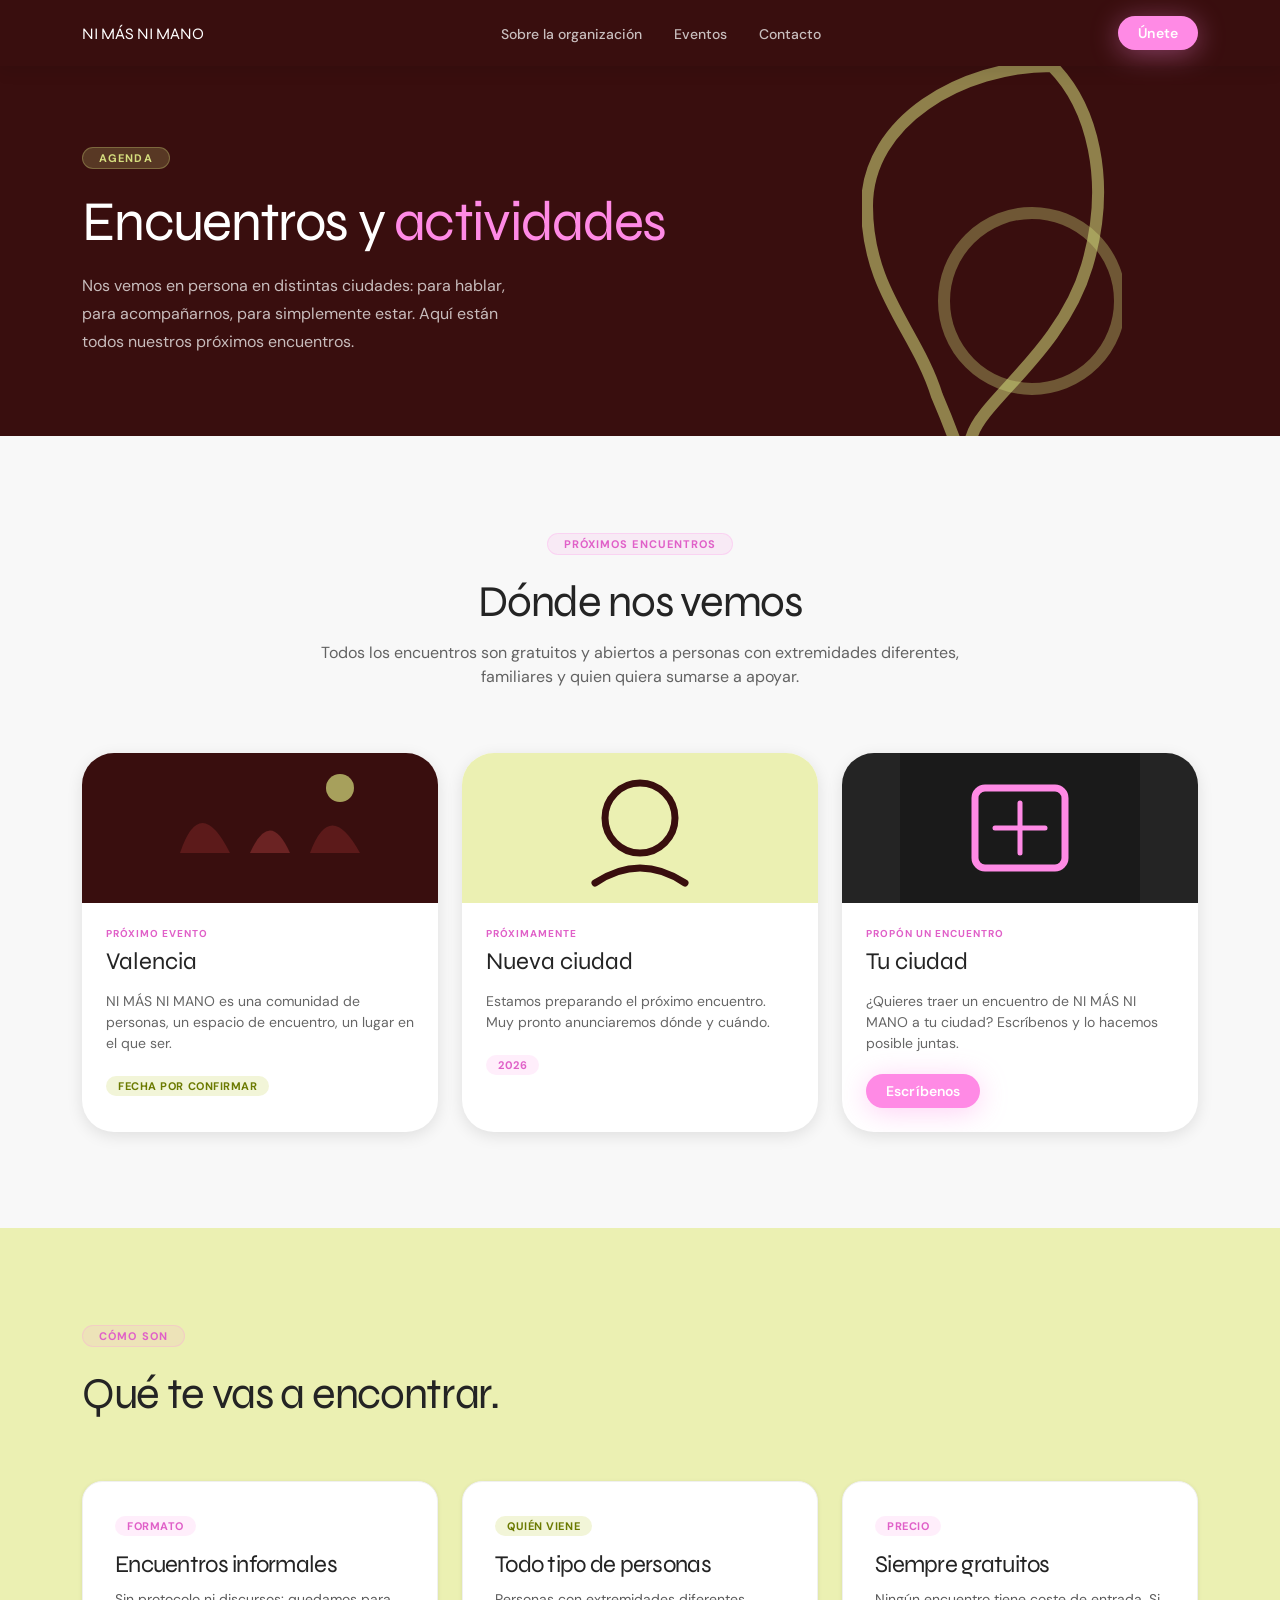
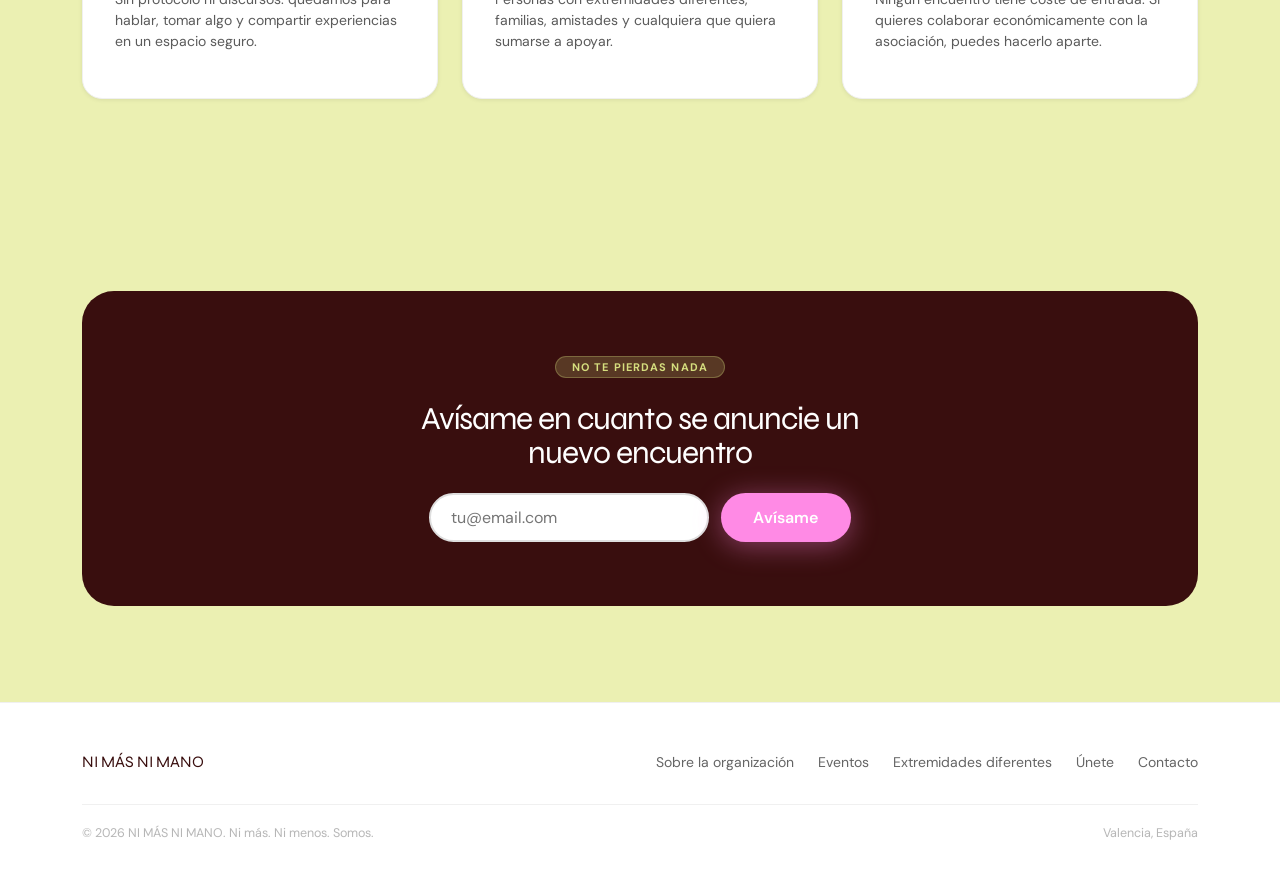
==== eventos.html @ 74a3fcd8 "Primer commit: sitio web ni-mas-ni-mano Co-Authored-By: Claude Sonnet 5 <noreply@anthropic.com>" ====
<!DOCTYPE html>
<html lang="es">
<head>
<meta charset="UTF-8">
<meta name="viewport" content="width=device-width, initial-scale=1.0">
<title>Eventos — NI MÁS NI MANO</title>
<link rel="preconnect" href="https://fonts.googleapis.com">
<link rel="preconnect" href="https://fonts.gstatic.com" crossorigin>
<link href="https://fonts.googleapis.com/css2?family=DM+Sans:ital,opsz,wght@0,9..40,300;0,9..40,400;0,9..40,500;0,9..40,600;0,9..40,700;1,9..40,400&family=Syne:wght@400;700;800&display=swap" rel="stylesheet">
<style>
  /* ============================================================
     DESIGN TOKENS — NI MÁS NI MANO v2.0 (sistema oficial)
  ============================================================ */
  :root {
    --color-rosa:     #FF8AE5;
    --color-negro:    #242424;
    --color-blanco:   #F8F8F8;
    --color-granate:  #390E0E;
    --color-verde:    #D5DE7E;

    --color-rosa-light:    #FFD4F7;
    --color-rosa-dark:     #E060C8;
    --color-verde-light:   #EBF0B2;
    --color-verde-dark:    #B0BB4A;
    --color-granate-light: #5C1A1A;
    --color-granate-dark:  #210808;
    --color-negro-soft:    #3A3A3A;
    --color-gris-100:      #F0F0F0;
    --color-gris-200:      #DEDEDE;
    --color-gris-400:      #A0A0A0;

    --font-display: 'Syne', sans-serif;
    --font-body:    'DM Sans', sans-serif;

    --size-xs:   0.75rem;
    --size-sm:   0.875rem;
    --size-md:   1rem;
    --size-lg:   1.25rem;
    --size-xl:   1.5rem;
    --size-2xl:  2rem;
    --size-3xl:  2.75rem;
    --size-4xl:  3.5rem;
    --size-5xl:  4.75rem;

    --weight-regular:  400;
    --weight-medium:   500;
    --weight-semibold: 600;
    --weight-bold:     700;
    --weight-extrabold: 800;

    --lh-tight:  1.05;
    --lh-snug:   1.2;
    --lh-normal: 1.5;
    --lh-loose:  1.75;

    --ls-tight:  -0.03em;
    --ls-normal:  0;
    --ls-wide:    0.05em;
    --ls-wider:   0.1em;

    --sp-1:  0.25rem;  --sp-2:  0.5rem;   --sp-3:  0.75rem;  --sp-4:  1rem;
    --sp-5:  1.25rem;  --sp-6:  1.5rem;   --sp-8:  2rem;     --sp-10: 2.5rem;
    --sp-12: 3rem;     --sp-16: 4rem;     --sp-20: 5rem;     --sp-24: 6rem;

    --r-sm:   0.375rem; --r-md:   0.75rem; --r-lg:   1.25rem; --r-xl:   2rem; --r-full: 9999px;

    --shadow-sm:    0 1px 4px rgba(0,0,0,0.08);
    --shadow-md:    0 4px 16px rgba(0,0,0,0.10);
    --shadow-lg:    0 12px 40px rgba(0,0,0,0.14);
    --shadow-rosa:  0 4px 28px rgba(255,138,229,0.40);
    --shadow-verde: 0 4px 28px rgba(213,222,126,0.35);

    --t-fast:   150ms ease;
    --t-normal: 250ms ease;
    --t-slow:   400ms cubic-bezier(0.4, 0, 0.2, 1);
  }

  *, *::before, *::after { box-sizing: border-box; }
  html { scroll-behavior: smooth; }
  @media (prefers-reduced-motion: reduce){ html{scroll-behavior:auto;} *{animation:none !important; transition:none !important;} }
  body {
    margin:0;
    font-family: var(--font-body);
    background: var(--color-blanco);
    color: var(--color-negro);
    -webkit-font-smoothing: antialiased;
  }
  a { color:inherit; text-decoration:none; }
  p { line-height: var(--lh-normal); }
  .wrap{ max-width:1180px; margin:0 auto; padding:0 var(--sp-8); }
  section{ padding: var(--sp-24) 0; }

  h1,h2,h3,h4{ font-family: var(--font-display); font-weight:var(--weight-regular); letter-spacing:var(--ls-tight); line-height:var(--lh-tight); margin:0; color:var(--color-negro); }
  .pink{ color:var(--color-rosa); }
  .verde{ color:var(--color-verde); }

  /* ---------- eyebrow / badge ---------- */
  .eyebrow{
    display:inline-flex; font-size:11px; font-weight:var(--weight-bold);
    letter-spacing:var(--ls-wider); text-transform:uppercase;
    background: rgba(255,138,229,0.12); color: var(--color-rosa-dark);
    border:1px solid rgba(255,138,229,0.25);
    padding:3px var(--sp-4); border-radius:var(--r-full); margin-bottom:var(--sp-6);
  }
  .eyebrow-light{ background:rgba(213,222,126,0.2); color:var(--color-verde); border-color:rgba(213,222,126,0.3); }
  .badge{
    display:inline-flex; align-items:center; font-size:11px; font-weight:var(--weight-bold);
    letter-spacing:var(--ls-wide); text-transform:uppercase; border-radius:var(--r-full); padding:3px var(--sp-3);
  }
  .badge-rosa{ background:rgba(255,138,229,0.15); color:var(--color-rosa-dark); }
  .badge-verde{ background:rgba(213,222,126,0.30); color:#6b7a00; }

  /* ---------- buttons ---------- */
  .btn{
    display:inline-flex; align-items:center; justify-content:center; gap:var(--sp-2);
    font-family:var(--font-body); font-weight:var(--weight-semibold); cursor:pointer;
    border:none; outline:none; white-space:nowrap; letter-spacing:.01em;
    transition:transform var(--t-fast), box-shadow var(--t-fast), background var(--t-fast), color var(--t-fast);
  }
  .btn:hover{ transform:translateY(-2px); }
  .btn:focus-visible{ outline:3px solid var(--color-granate); outline-offset:3px; }
  .btn-sm{ font-size:var(--size-sm); padding:var(--sp-2) var(--sp-5); border-radius:var(--r-full); }
  .btn-md{ font-size:var(--size-md); padding:var(--sp-3) var(--sp-8); border-radius:var(--r-full); }
  .btn-lg{ font-size:var(--size-lg); padding:var(--sp-4) var(--sp-10); border-radius:var(--r-full); }
  .btn-rosa{ background:var(--color-rosa); color:#fff; box-shadow:var(--shadow-rosa); }
  .btn-rosa:hover{ background:var(--color-rosa-dark); box-shadow:0 6px 36px rgba(255,138,229,.55); }
  .btn-verde{ background:var(--color-verde); color:var(--color-negro); box-shadow:var(--shadow-verde); }
  .btn-verde:hover{ background:var(--color-verde-dark); }
  .btn-outline{ background:transparent; color:var(--color-negro); border:2px solid var(--color-negro); }
  .btn-outline:hover{ background:var(--color-negro); color:#fff; }
  .btn-outline-rosa{ background:transparent; color:var(--color-rosa-dark); border:2px solid var(--color-rosa); }
  .btn-outline-rosa:hover{ background:var(--color-rosa); color:#fff; }
  .btn-outline-light{ background:transparent; color:#fff; border:2px solid #fff; }
  .btn-outline-light:hover{ background:#fff; color:var(--color-negro); }

  /* ---------- navbar ---------- */
  header{ position:sticky; top:0; z-index:100; background: var(--color-granate); box-shadow: var(--shadow-md); }
  .navbar{
    display:flex; align-items:center; justify-content:space-between;
    max-width:1180px; margin:0 auto;
    padding: var(--sp-4) var(--sp-8);
    color:#fff;
  }
  .navbar-logo{ display:flex; align-items:center; gap:var(--sp-3); font-family:var(--font-display); font-size:var(--size-md); }
  .logo-ring{
    width:38px; height:38px; border-radius:50%; border:2px solid var(--color-rosa);
    display:flex; align-items:center; justify-content:center; text-align:center;
    font-size:8.5px; font-weight:800; font-family:var(--font-body); line-height:1.1; padding:2px; flex-shrink:0;
  }
  .navbar-links{ display:flex; gap:var(--sp-8); list-style:none; margin:0; padding:0; }
  .navbar-links a{ font-size:var(--size-sm); font-weight:var(--weight-medium); color:rgba(248,248,248,.75); transition:color var(--t-fast); }
  .navbar-links a:hover{ color:#fff; }
  .burger{ display:none; background:none; border:none; cursor:pointer; padding:6px; }
  .burger span{ display:block; width:22px; height:2.5px; background:#fff; margin:5px 0; border-radius:2px; }
  @media (max-width:900px){
    .navbar-links{ position:absolute; top:100%; left:0; right:0; background:var(--color-granate);
      flex-direction:column; align-items:flex-start; padding:var(--sp-5) var(--sp-8); gap:var(--sp-4); display:none; }
    .navbar-links.open{ display:flex; }
    .burger{ display:block; }
  }

  /* ---------- hero ---------- */
  .hero-dark{
    background: var(--color-granate); color:#fff; position:relative; overflow:hidden;
    padding: var(--sp-24) var(--sp-8);
  }
  .hero-dark h1, .hero-dark h2, .hero-dark h3, .hero-dark h4{ color:#fff; }
  .hero-graphic{ position:absolute; right:0; top:0; height:100%; width:45%; display:flex; align-items:center; justify-content:center; pointer-events:none; }
  .hero-inner{ position:relative; z-index:1; max-width:600px; }
  .hero-heading{ font-size:clamp(32px,5vw,var(--size-4xl)); }
  .hero-body{ font-size:var(--size-md); line-height:var(--lh-loose); margin-top:var(--sp-5); max-width:460px; opacity:.72; }
  .hero-actions{ display:flex; gap:var(--sp-4); margin-top:var(--sp-8); flex-wrap:wrap; }

  /* ---------- banner verde ---------- */
  .banner-verde{ background:var(--color-verde); text-align:center; padding:var(--sp-12) 0; }
  .banner-verde p{ font-family:var(--font-display); font-size:clamp(17px,2.2vw,var(--size-xl)); color:var(--color-negro); max-width:760px; margin:0 auto; }

  /* ---------- quienes somos ---------- */
  .quienes{ background:#fff; }
  .story{ display:grid; grid-template-columns:.85fr 1.15fr; gap:var(--sp-16); align-items:center; }
  .story-portrait{
    border-radius:var(--r-xl); aspect-ratio:1/1.05; border:6px solid var(--color-verde);
    background: radial-gradient(circle at 30% 25%, #E7B9A6 0%, transparent 45%),
                radial-gradient(circle at 75% 70%, #C97F6E 0%, transparent 50%),
                linear-gradient(150deg,#DDBBA9,#A9787A);
    display:flex; align-items:center; justify-content:center;
  }
  .story-portrait svg{ width:40%; height:40%; opacity:.85; }
  .story h2{ color:var(--color-rosa-dark); font-size:clamp(28px,3.6vw,var(--size-3xl)); margin-bottom:var(--sp-5); }
  .story p{ font-size:var(--size-md); opacity:.8; margin:0 0 var(--sp-6); max-width:520px; }

  /* ---------- que hacemos ---------- */
  .section-head{ margin-bottom:var(--sp-16); max-width:640px; }
  .section-head h2{ font-size:clamp(28px,4vw,var(--size-3xl)); }
  .section-head p{ margin-top:var(--sp-4); opacity:.7; font-size:var(--size-md); }
  .card{ background:#fff; border-radius:var(--r-lg); padding:var(--sp-8); box-shadow:var(--shadow-sm); border:1px solid var(--color-gris-100); }
  .grid{ display:grid; gap:var(--sp-6); }
  .g2{ grid-template-columns:repeat(2,1fr); }
  .g3{ grid-template-columns:repeat(3,1fr); }
  .g4{ grid-template-columns:repeat(4,1fr); }
  .pillar-card ul{ margin:var(--sp-4) 0 0; padding-left:1.1rem; font-size:var(--size-sm); opacity:.82; }
  .pillar-card li{ margin-bottom:var(--sp-2); }
  .pillar-card h3{ font-size:var(--size-2xl); margin-top:var(--sp-4); }

  /* ---------- referentes ---------- */
  .referentes{ background:var(--color-verde-light); }
  .ref-card{ background:#fff; border-radius:var(--r-lg); padding:var(--sp-6); text-align:center; box-shadow:var(--shadow-sm); }
  .ref-avatar{ width:72px; height:72px; border-radius:50%; margin:0 auto var(--sp-4); background:linear-gradient(135deg,var(--color-rosa-light),var(--color-verde)); display:flex; align-items:center; justify-content:center; font-size:20px; }
  .ref-card h4{ font-family:var(--font-display); font-size:var(--size-sm); color:var(--color-negro); margin:0 0 4px; }
  .ref-card p{ font-size:12.5px; opacity:.6; margin:0; }
  .ref-note{ margin-top:var(--sp-8); text-align:center; font-size:var(--size-sm); opacity:.75; }
  .ref-note a{ color:var(--color-rosa-dark); font-weight:var(--weight-semibold); }

  /* ---------- prensa ---------- */
  .milestone{ border-radius:var(--r-lg); padding:var(--sp-8); color:#fff; }
  .milestone .yr{ font-family:var(--font-display); font-size:var(--size-3xl); }
  .milestone p{ opacity:.9; font-size:var(--size-sm); margin-top:var(--sp-2); }
  .press-row{ display:flex; gap:var(--sp-4); flex-wrap:wrap; justify-content:center; margin-top:var(--sp-8); }
  .press-chip{ font-size:var(--size-xs); font-weight:var(--weight-semibold); color:var(--color-negro); opacity:.5; background:var(--color-gris-100); padding:var(--sp-2) var(--sp-5); border-radius:var(--r-full); }

  /* ---------- event card ---------- */
  .eventos{ background:var(--color-blanco); }
  .eventos .section-head{ text-align:center; margin-left:auto; margin-right:auto; }
  .event-card{ border-radius:var(--r-xl); overflow:hidden; box-shadow:var(--shadow-md); background:#fff; transition:transform var(--t-normal), box-shadow var(--t-normal); display:flex; flex-direction:column; }
  .event-card:hover{ transform:translateY(-5px); box-shadow:var(--shadow-lg); }
  .event-card-img{ height:150px; display:flex; align-items:center; justify-content:center; overflow:hidden; }
  .event-card-body{ padding:var(--sp-6); }
  .event-card-tag{ font-size:10px; font-weight:var(--weight-bold); letter-spacing:var(--ls-wider); text-transform:uppercase; color:var(--color-rosa-dark); margin-bottom:var(--sp-2); }
  .event-card-title{ font-family:var(--font-display); font-size:var(--size-xl); line-height:var(--lh-snug); margin-bottom:var(--sp-3); }
  .event-card-desc{ font-size:var(--size-sm); color:#666; line-height:var(--lh-normal); margin-bottom:var(--sp-5); }

  /* ---------- unete ---------- */
  .unete-wrap{ background:var(--color-verde-light); }
  .unete-shell{ background:var(--color-granate); border-radius:var(--r-xl); padding:var(--sp-16); color:#fff; position:relative; overflow:hidden; }
  .unete-shell h1, .unete-shell h2, .unete-shell h3, .unete-shell h4{ color:#fff; }
  .unete-grid{ display:grid; grid-template-columns:.85fr 1.15fr; gap:var(--sp-12); position:relative; z-index:1; }
  .unete-copy p{ opacity:.8; margin-top:var(--sp-4); font-size:var(--size-sm); }
  .progress-track{ height:6px; background:rgba(255,255,255,.2); border-radius:3px; margin:var(--sp-8) 0 var(--sp-2); overflow:hidden; }
  .progress-fill{ height:100%; width:50%; background:var(--color-rosa); border-radius:3px; transition:width .3s ease; }
  .step-label{ font-size:var(--size-xs); opacity:.65; }
  .form-card{ background:#fff; border-radius:var(--r-lg); padding:var(--sp-8); color:var(--color-negro); }
  .form-step{ display:none; }
  .form-step.active{ display:block; }
  .field-row{ display:grid; grid-template-columns:1fr 1fr; gap:var(--sp-4); margin-bottom:var(--sp-4); }
  .form-group{ display:flex; flex-direction:column; gap:var(--sp-2); margin-bottom:var(--sp-4); }
  .form-group.full{ grid-column:1/-1; }
  .form-label{ font-size:var(--size-sm); font-weight:var(--weight-semibold); color:var(--color-granate); }
  .form-input{
    font-family:var(--font-body); font-size:var(--size-md); padding:var(--sp-3) var(--sp-5);
    border:2px solid var(--color-gris-200); border-radius:var(--r-full); outline:none; width:100%; background:#fff;
    transition:border-color var(--t-fast), box-shadow var(--t-fast);
  }
  .form-input:focus{ border-color:var(--color-rosa); box-shadow:0 0 0 3px rgba(255,138,229,.18); }
  .option-list{ display:flex; flex-direction:column; gap:var(--sp-2); }
  .option{ display:flex; align-items:flex-start; gap:var(--sp-2); font-size:var(--size-sm); background:var(--color-gris-100); border:1.5px solid var(--color-gris-200); border-radius:var(--r-md); padding:var(--sp-3); cursor:pointer; }
  .option input{ margin-top:2px; }
  .form-actions{ display:flex; justify-content:space-between; margin-top:var(--sp-6); gap:var(--sp-3); }
  .thankyou{ display:none; text-align:center; padding:var(--sp-8) 0; }
  .thankyou.active{ display:block; }
  .thankyou .check{ font-size:38px; }
  .donate-strip{ margin-top:var(--sp-8); display:flex; align-items:center; justify-content:space-between; background:rgba(255,255,255,.08); border-radius:var(--r-lg); padding:var(--sp-5) var(--sp-6); position:relative; z-index:1; flex-wrap:wrap; gap:var(--sp-4); }
  .donate-strip p{ margin:0; font-size:var(--size-sm); opacity:.85; max-width:420px; }

  /* ---------- extremidades ---------- */
  .accordion{ max-width:760px; }
  .acc-item{ border-bottom:1.5px solid var(--color-gris-200); padding:var(--sp-6) 0; }
  .acc-head{ display:flex; align-items:center; justify-content:space-between; cursor:pointer; font-family:var(--font-display); font-size:var(--size-lg); color:var(--color-granate); }
  .acc-head .icon{ width:28px; height:28px; border-radius:50%; background:rgba(255,138,229,.15); color:var(--color-rosa-dark); display:flex; align-items:center; justify-content:center; font-size:16px; flex-shrink:0; transition:transform .25s ease; }
  .acc-item.open .acc-head .icon{ transform:rotate(45deg); }
  .acc-body{ max-height:0; overflow:hidden; transition:max-height .3s ease; }
  .acc-item.open .acc-body{ max-height:260px; }
  .acc-body p{ padding-top:var(--sp-3); font-size:var(--size-md); opacity:.8; max-width:640px; }

  /* ---------- contacto ---------- */
  .contacto{ background:var(--color-verde-light); }
  .contact-grid{ display:grid; grid-template-columns:1fr 1fr; gap:var(--sp-16); align-items:start; }
  .contact-list{ display:flex; flex-direction:column; gap:var(--sp-4); margin-top:var(--sp-6); }
  .contact-item{ display:flex; align-items:center; gap:var(--sp-4); background:#fff; border-radius:var(--r-md); padding:var(--sp-4) var(--sp-5); box-shadow:var(--shadow-sm); }
  .contact-item .ic{ width:40px; height:40px; border-radius:50%; background:rgba(255,138,229,.15); color:var(--color-rosa-dark); display:flex; align-items:center; justify-content:center; flex-shrink:0; }
  .contact-item b{ color:var(--color-granate); font-size:var(--size-md); display:block; }
  .contact-item span{ font-size:var(--size-xs); opacity:.65; }
  .mini-form textarea{
    font-family:var(--font-body); font-size:var(--size-md); padding:var(--sp-3) var(--sp-5);
    border:2px solid var(--color-gris-200); border-radius:var(--r-md); width:100%; resize:vertical; min-height:90px; background:#fff; outline:none;
  }
  .mini-form textarea:focus{ border-color:var(--color-rosa); }

  footer{ background:#fff; color:rgba(36,36,36,.6); padding:var(--sp-12) 0 var(--sp-8); border-top:1px solid var(--color-gris-100); }
  .footer-top{ display:flex; justify-content:space-between; flex-wrap:wrap; gap:var(--sp-6); padding-bottom:var(--sp-8); border-bottom:1px solid var(--color-gris-100); }
  .footer-links{ display:flex; gap:var(--sp-6); flex-wrap:wrap; list-style:none; padding:0; margin:0; }
  .footer-links a{ color:var(--color-negro); opacity:.7; font-size:var(--size-sm); }
  .footer-bottom{ display:flex; justify-content:space-between; padding-top:var(--sp-5); font-size:12.5px; opacity:.55; flex-wrap:wrap; gap:var(--sp-2); }

  [data-reveal]{ opacity:0; transform:translateY(18px); transition:opacity .6s ease, transform .6s ease; }
  [data-reveal].in{ opacity:1; transform:none; }

  @media (max-width:900px){
    .story, .unete-grid, .contact-grid{ grid-template-columns:1fr; }
    .g2, .g3{ grid-template-columns:1fr; }
    .g4{ grid-template-columns:repeat(2,1fr); }
    section{ padding:var(--sp-16) 0; }
    .hero-graphic{ display:none; }
    .unete-shell{ padding:var(--sp-8); }
    .field-row{ grid-template-columns:1fr; }
  }
</style>
</head>
<body>

<!-- ================= NAV ================= -->
<header>
  <div class="navbar">
    <a href="index.html#inicio" class="navbar-logo">
      NI MÁS NI MANO
    </a>
    <ul class="navbar-links" id="navLinks">
      <li><a href="sobre-la-organizacion.html">Sobre la organización</a></li>
      <li><a href="eventos.html">Eventos</a></li>
      <li><a href="index.html#contacto">Contacto</a></li>
    </ul>
    <a href="index.html#unete" class="btn btn-rosa btn-sm">Únete</a>
    <button class="burger" id="burgerBtn" aria-label="Abrir menú"><span></span><span></span><span></span></button>
  </div>
</header>

<!-- ================= HERO EVENTOS ================= -->
<section class="hero-dark" style="padding-top:var(--sp-20); padding-bottom:var(--sp-16);">
  <div class="hero-graphic">
    <svg viewBox="0 0 260 400" width="260" height="100%" fill="none" preserveAspectRatio="xMidYMid slice">
      <path d="M190 15 C230 55 250 130 225 215 C200 300 120 350 110 385 L100 410 M100 410 C100 410 90 380 75 345 C55 280 5 240 5 155 C5 70 100 15 190 15" stroke="#D5DE7E" stroke-width="12" stroke-linecap="round" fill="none" opacity="0.55"/>
      <circle cx="170" cy="250" r="88" stroke="#D5DE7E" stroke-width="12" fill="none" opacity="0.35"/>
    </svg>
  </div>
  <div class="wrap">
    <div class="hero-inner">
      <span class="eyebrow eyebrow-light">Agenda</span>
      <h1 class="hero-heading" style="font-size:clamp(30px,4.5vw,var(--size-4xl));">Encuentros y <span class="pink">actividades</span></h1>
      <p class="hero-body">Nos vemos en persona en distintas ciudades: para hablar, para acompañarnos, para simplemente estar. Aquí están todos nuestros próximos encuentros.</p>
    </div>
  </div>
</section>

<!-- ================= LISTADO EVENTOS ================= -->
<section class="eventos" data-reveal>
  <div class="wrap">
    <div class="section-head">
      <span class="eyebrow">Próximos encuentros</span>
      <h2>Dónde nos vemos</h2>
      <p>Todos los encuentros son gratuitos y abiertos a personas con extremidades diferentes, familiares y quien quiera sumarse a apoyar.</p>
    </div>
    <div class="grid g3">
      <div class="event-card">
        <div class="event-card-img" style="background:var(--color-granate);">
          <svg viewBox="0 0 240 150" width="240" height="150" fill="none">
            <rect width="240" height="150" fill="#390E0E"/>
            <path d="M40 100 Q60 40 90 100 Z" fill="#5C1A1A"/>
            <path d="M110 100 Q130 55 150 100 Z" fill="#6b2323"/>
            <path d="M170 100 Q190 45 220 100 Z" fill="#5C1A1A"/>
            <circle cx="200" cy="35" r="14" fill="#D5DE7E" opacity=".7"/>
          </svg>
        </div>
        <div class="event-card-body">
          <div class="event-card-tag">Próximo evento</div>
          <div class="event-card-title">Valencia</div>
          <p class="event-card-desc">NI MÁS NI MANO es una comunidad de personas, un espacio de encuentro, un lugar en el que ser.</p>
          <span class="badge badge-verde">Fecha por confirmar</span>
        </div>
      </div>
      <div class="event-card">
        <div class="event-card-img" style="background:var(--color-verde-light);">
          <svg viewBox="0 0 240 150" width="240" height="150" fill="none">
            <rect width="240" height="150" fill="#EBF0B2"/>
            <circle cx="120" cy="65" r="35" stroke="#390E0E" stroke-width="7" fill="none"/>
            <path d="M75 130 Q120 100 165 130" stroke="#390E0E" stroke-width="7" stroke-linecap="round" fill="none"/>
          </svg>
        </div>
        <div class="event-card-body">
          <div class="event-card-tag">Próximamente</div>
          <div class="event-card-title">Nueva ciudad</div>
          <p class="event-card-desc">Estamos preparando el próximo encuentro. Muy pronto anunciaremos dónde y cuándo.</p>
          <span class="badge badge-rosa">2026</span>
        </div>
      </div>
      <div class="event-card">
        <div class="event-card-img" style="background:var(--color-negro);">
          <svg viewBox="0 0 240 150" width="240" height="150" fill="none">
            <rect width="240" height="150" fill="#1a1a1a"/>
            <rect x="75" y="35" width="90" height="80" rx="10" stroke="#FF8AE5" stroke-width="7" fill="none"/>
            <line x1="95" y1="75" x2="145" y2="75" stroke="#FF8AE5" stroke-width="5" stroke-linecap="round"/>
            <line x1="120" y1="50" x2="120" y2="100" stroke="#FF8AE5" stroke-width="5" stroke-linecap="round"/>
          </svg>
        </div>
        <div class="event-card-body">
          <div class="event-card-tag">Propón un encuentro</div>
          <div class="event-card-title">Tu ciudad</div>
          <p class="event-card-desc">¿Quieres traer un encuentro de NI MÁS NI MANO a tu ciudad? Escríbenos y lo hacemos posible juntas.</p>
          <a href="index.html#contacto" class="btn btn-rosa btn-sm">Escríbenos</a>
        </div>
      </div>
    </div>
  </div>
</section>

<!-- ================= COMO SON LOS ENCUENTROS ================= -->
<section class="referentes" data-reveal>
  <div class="wrap">
    <div class="section-head">
      <span class="eyebrow">Cómo son</span>
      <h2 style="font-size:clamp(26px,4vw,var(--size-3xl));">Qué te vas a encontrar.</h2>
    </div>
    <div class="grid g3">
      <div class="card">
        <span class="badge badge-rosa">Formato</span>
        <h3 style="font-size:var(--size-xl); margin-top:var(--sp-4);">Encuentros informales</h3>
        <p style="opacity:.75; font-size:var(--size-sm); margin-top:var(--sp-3);">Sin protocolo ni discursos: quedamos para hablar, tomar algo y compartir experiencias en un espacio seguro.</p>
      </div>
      <div class="card">
        <span class="badge badge-verde">Quién viene</span>
        <h3 style="font-size:var(--size-xl); margin-top:var(--sp-4);">Todo tipo de personas</h3>
        <p style="opacity:.75; font-size:var(--size-sm); margin-top:var(--sp-3);">Personas con extremidades diferentes, familias, amistades y cualquiera que quiera sumarse a apoyar.</p>
      </div>
      <div class="card">
        <span class="badge badge-rosa">Precio</span>
        <h3 style="font-size:var(--size-xl); margin-top:var(--sp-4);">Siempre gratuitos</h3>
        <p style="opacity:.75; font-size:var(--size-sm); margin-top:var(--sp-3);">Ningún encuentro tiene coste de entrada. Si quieres colaborar económicamente con la asociación, puedes hacerlo aparte.</p>
      </div>
    </div>
  </div>
</section>

<!-- ================= AVISO NUEVOS EVENTOS ================= -->
<section class="unete-wrap" data-reveal>
  <div class="wrap">
    <div class="unete-shell" style="text-align:center;">
      <span class="eyebrow eyebrow-light">No te pierdas nada</span>
      <h2 style="color:#fff; font-size:clamp(24px,3.6vw,var(--size-2xl)); max-width:520px; margin:0 auto var(--sp-6);">Avísame en cuanto se anuncie un nuevo encuentro</h2>
      <form style="display:flex; gap:var(--sp-3); justify-content:center; flex-wrap:wrap; max-width:480px; margin:0 auto;"
            onsubmit="event.preventDefault(); this.querySelector('button').textContent='¡Listo! Te avisaremos ✓'; this.querySelector('button').disabled=true;">
        <input class="form-input" type="email" placeholder="tu@email.com" required style="max-width:280px;">
        <button type="submit" class="btn btn-rosa btn-md">Avísame</button>
      </form>
    </div>
  </div>
</section>
<footer>
  <div class="wrap">
    <div class="footer-top">
<a href="index.html#inicio" class="navbar-logo" style="color:var(--color-granate);">NI MÁS NI MANO</a>
      <ul class="footer-links">
        <li><a href="sobre-la-organizacion.html">Sobre la organización</a></li>
        <li><a href="eventos.html">Eventos</a></li>
        <li><a href="extremidades-diferentes.html">Extremidades diferentes</a></li>
        <li><a href="index.html#unete">Únete</a></li>
        <li><a href="index.html#contacto">Contacto</a></li>
      </ul>
    </div>
    <div class="footer-bottom">
      <span>© 2026 NI MÁS NI MANO. Ni más. Ni menos. Somos.</span>
      <span>Valencia, España</span>
    </div>
  </div>
</footer>

<script>
  const burger = document.getElementById('burgerBtn');
  const navLinks = document.getElementById('navLinks');
  burger.addEventListener('click', () => navLinks.classList.toggle('open'));
  navLinks.querySelectorAll('a').forEach(a => a.addEventListener('click', () => navLinks.classList.remove('open')));

  const revealEls = document.querySelectorAll('[data-reveal]');
  const io = new IntersectionObserver((entries) => {
    entries.forEach(e => { if(e.isIntersecting){ e.target.classList.add('in'); io.unobserve(e.target); } });
  }, {threshold:.12});
  revealEls.forEach(el => io.observe(el));
</script>
</body>
</html>
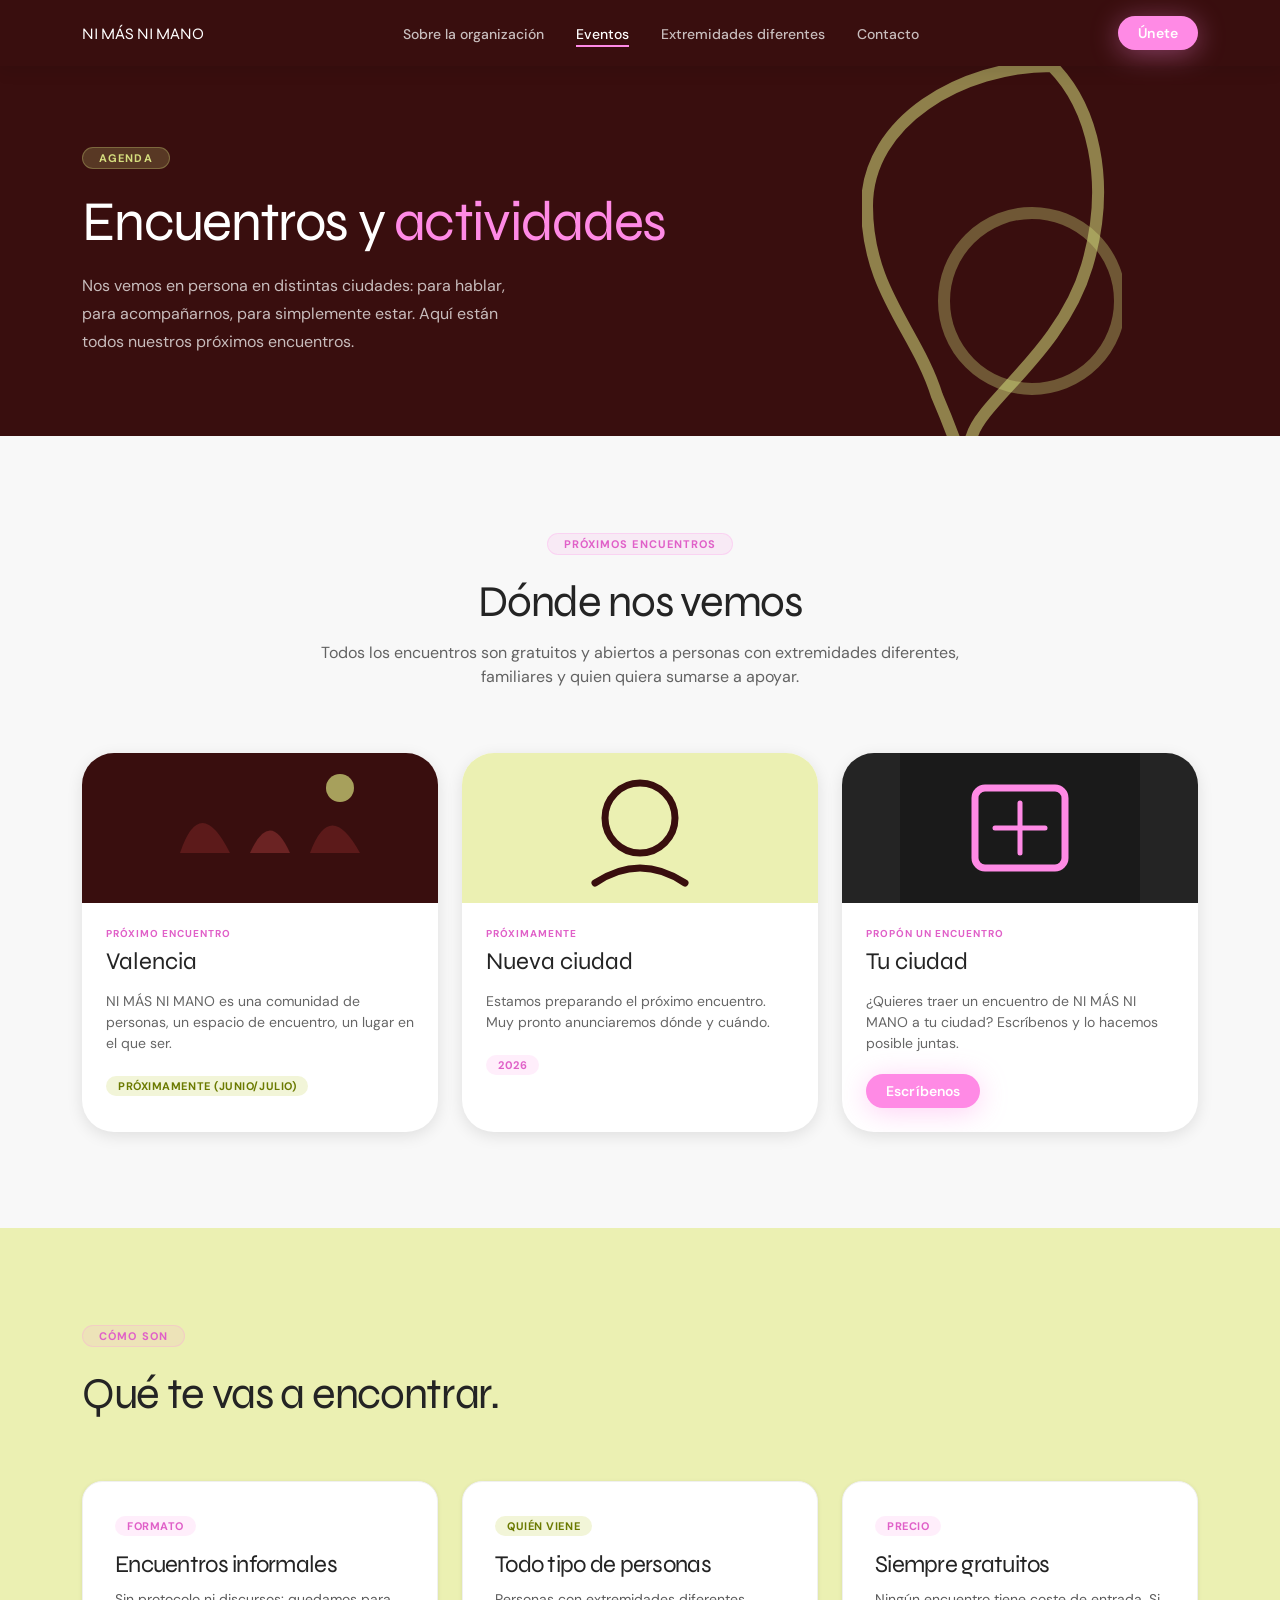
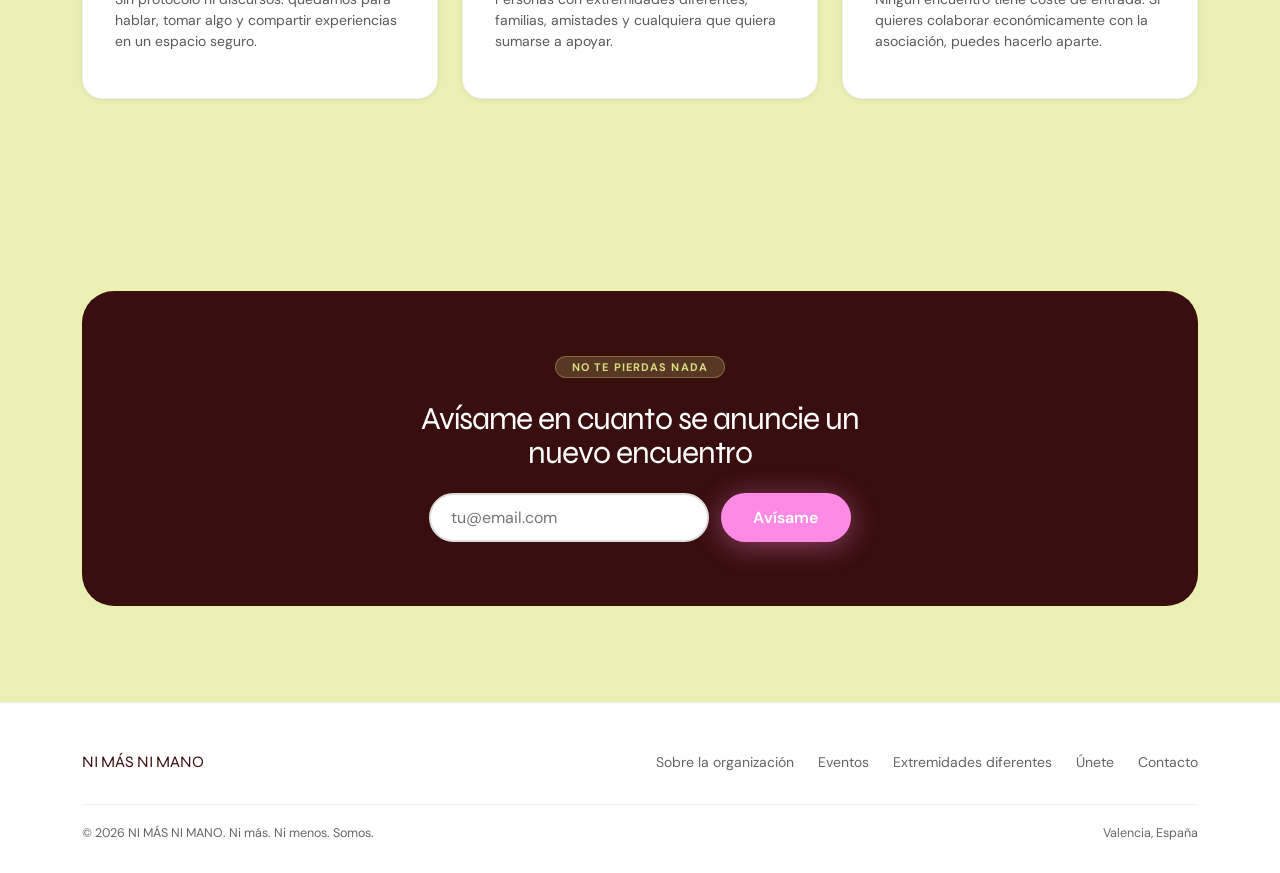
==== commit 23eb9103: "Mejorar accesibilidad/navegación y actualizar copy del sitio - Navbar: agrega link a Extremidades di" ====
--- a/eventos.html
+++ b/eventos.html
@@ -158,6 +158,15 @@
     .navbar-links.open{ display:flex; }
     .burger{ display:block; }
   }
+  .navbar-links a[aria-current="page"]{ color:#fff; border-bottom:2px solid var(--color-rosa); padding-bottom:2px; }
+
+  /* ---------- skip link ---------- */
+  .skip-link{
+    position:absolute; left:-9999px; top:0; z-index:200;
+    background:var(--color-rosa); color:#fff; padding:var(--sp-3) var(--sp-6);
+    border-radius:0 0 var(--r-md) 0; font-weight:var(--weight-semibold); font-size:var(--size-sm);
+  }
+  .skip-link:focus{ left:0; }
 
   /* ---------- hero ---------- */
   .hero-dark{
@@ -207,7 +216,7 @@
   .ref-card{ background:#fff; border-radius:var(--r-lg); padding:var(--sp-6); text-align:center; box-shadow:var(--shadow-sm); }
   .ref-avatar{ width:72px; height:72px; border-radius:50%; margin:0 auto var(--sp-4); background:linear-gradient(135deg,var(--color-rosa-light),var(--color-verde)); display:flex; align-items:center; justify-content:center; font-size:20px; }
   .ref-card h4{ font-family:var(--font-display); font-size:var(--size-sm); color:var(--color-negro); margin:0 0 4px; }
-  .ref-card p{ font-size:12.5px; opacity:.6; margin:0; }
+  .ref-card p{ font-size:12.5px; opacity:.75; margin:0; }
   .ref-note{ margin-top:var(--sp-8); text-align:center; font-size:var(--size-sm); opacity:.75; }
   .ref-note a{ color:var(--color-rosa-dark); font-weight:var(--weight-semibold); }
 
@@ -264,7 +273,8 @@
   /* ---------- extremidades ---------- */
   .accordion{ max-width:760px; }
   .acc-item{ border-bottom:1.5px solid var(--color-gris-200); padding:var(--sp-6) 0; }
-  .acc-head{ display:flex; align-items:center; justify-content:space-between; cursor:pointer; font-family:var(--font-display); font-size:var(--size-lg); color:var(--color-granate); }
+  .acc-head{ display:flex; align-items:center; justify-content:space-between; width:100%; background:none; border:none; padding:0; text-align:left; cursor:pointer; font-family:var(--font-display); font-size:var(--size-lg); color:var(--color-granate); }
+  .acc-head:focus-visible{ outline:3px solid var(--color-granate); outline-offset:3px; }
   .acc-head .icon{ width:28px; height:28px; border-radius:50%; background:rgba(255,138,229,.15); color:var(--color-rosa-dark); display:flex; align-items:center; justify-content:center; font-size:16px; flex-shrink:0; transition:transform .25s ease; }
   .acc-item.open .acc-head .icon{ transform:rotate(45deg); }
   .acc-body{ max-height:0; overflow:hidden; transition:max-height .3s ease; }
@@ -285,11 +295,11 @@
   }
   .mini-form textarea:focus{ border-color:var(--color-rosa); }
 
-  footer{ background:#fff; color:rgba(36,36,36,.6); padding:var(--sp-12) 0 var(--sp-8); border-top:1px solid var(--color-gris-100); }
+  footer{ background:#fff; color:rgba(36,36,36,.7); padding:var(--sp-12) 0 var(--sp-8); border-top:1px solid var(--color-gris-100); }
   .footer-top{ display:flex; justify-content:space-between; flex-wrap:wrap; gap:var(--sp-6); padding-bottom:var(--sp-8); border-bottom:1px solid var(--color-gris-100); }
   .footer-links{ display:flex; gap:var(--sp-6); flex-wrap:wrap; list-style:none; padding:0; margin:0; }
   .footer-links a{ color:var(--color-negro); opacity:.7; font-size:var(--size-sm); }
-  .footer-bottom{ display:flex; justify-content:space-between; padding-top:var(--sp-5); font-size:12.5px; opacity:.55; flex-wrap:wrap; gap:var(--sp-2); }
+  .footer-bottom{ display:flex; justify-content:space-between; padding-top:var(--sp-5); font-size:12.5px; flex-wrap:wrap; gap:var(--sp-2); }
 
   [data-reveal]{ opacity:0; transform:translateY(18px); transition:opacity .6s ease, transform .6s ease; }
   [data-reveal].in{ opacity:1; transform:none; }
@@ -307,6 +317,8 @@
 </head>
 <body>
 
+<a href="#main-content" class="skip-link">Saltar al contenido</a>
+
 <!-- ================= NAV ================= -->
 <header>
   <div class="navbar">
@@ -315,18 +327,19 @@
     </a>
     <ul class="navbar-links" id="navLinks">
       <li><a href="sobre-la-organizacion.html">Sobre la organización</a></li>
-      <li><a href="eventos.html">Eventos</a></li>
+      <li><a href="eventos.html" aria-current="page">Eventos</a></li>
+      <li><a href="extremidades-diferentes.html">Extremidades diferentes</a></li>
       <li><a href="index.html#contacto">Contacto</a></li>
     </ul>
     <a href="index.html#unete" class="btn btn-rosa btn-sm">Únete</a>
-    <button class="burger" id="burgerBtn" aria-label="Abrir menú"><span></span><span></span><span></span></button>
+    <button class="burger" id="burgerBtn" aria-label="Abrir menú" aria-expanded="false"><span></span><span></span><span></span></button>
   </div>
 </header>
 
 <!-- ================= HERO EVENTOS ================= -->
-<section class="hero-dark" style="padding-top:var(--sp-20); padding-bottom:var(--sp-16);">
+<section class="hero-dark" id="main-content" style="padding-top:var(--sp-20); padding-bottom:var(--sp-16);">
   <div class="hero-graphic">
-    <svg viewBox="0 0 260 400" width="260" height="100%" fill="none" preserveAspectRatio="xMidYMid slice">
+    <svg viewBox="0 0 260 400" width="260" height="100%" fill="none" preserveAspectRatio="xMidYMid slice" aria-hidden="true">
       <path d="M190 15 C230 55 250 130 225 215 C200 300 120 350 110 385 L100 410 M100 410 C100 410 90 380 75 345 C55 280 5 240 5 155 C5 70 100 15 190 15" stroke="#D5DE7E" stroke-width="12" stroke-linecap="round" fill="none" opacity="0.55"/>
       <circle cx="170" cy="250" r="88" stroke="#D5DE7E" stroke-width="12" fill="none" opacity="0.35"/>
     </svg>
@@ -351,7 +364,7 @@
     <div class="grid g3">
       <div class="event-card">
         <div class="event-card-img" style="background:var(--color-granate);">
-          <svg viewBox="0 0 240 150" width="240" height="150" fill="none">
+          <svg viewBox="0 0 240 150" width="240" height="150" fill="none" aria-hidden="true">
             <rect width="240" height="150" fill="#390E0E"/>
             <path d="M40 100 Q60 40 90 100 Z" fill="#5C1A1A"/>
             <path d="M110 100 Q130 55 150 100 Z" fill="#6b2323"/>
@@ -360,15 +373,15 @@
           </svg>
         </div>
         <div class="event-card-body">
-          <div class="event-card-tag">Próximo evento</div>
+          <div class="event-card-tag">Próximo encuentro</div>
           <div class="event-card-title">Valencia</div>
           <p class="event-card-desc">NI MÁS NI MANO es una comunidad de personas, un espacio de encuentro, un lugar en el que ser.</p>
-          <span class="badge badge-verde">Fecha por confirmar</span>
+          <span class="badge badge-verde">Próximamente (junio/julio)</span>
         </div>
       </div>
       <div class="event-card">
         <div class="event-card-img" style="background:var(--color-verde-light);">
-          <svg viewBox="0 0 240 150" width="240" height="150" fill="none">
+          <svg viewBox="0 0 240 150" width="240" height="150" fill="none" aria-hidden="true">
             <rect width="240" height="150" fill="#EBF0B2"/>
             <circle cx="120" cy="65" r="35" stroke="#390E0E" stroke-width="7" fill="none"/>
             <path d="M75 130 Q120 100 165 130" stroke="#390E0E" stroke-width="7" stroke-linecap="round" fill="none"/>
@@ -383,7 +396,7 @@
       </div>
       <div class="event-card">
         <div class="event-card-img" style="background:var(--color-negro);">
-          <svg viewBox="0 0 240 150" width="240" height="150" fill="none">
+          <svg viewBox="0 0 240 150" width="240" height="150" fill="none" aria-hidden="true">
             <rect width="240" height="150" fill="#1a1a1a"/>
             <rect x="75" y="35" width="90" height="80" rx="10" stroke="#FF8AE5" stroke-width="7" fill="none"/>
             <line x1="95" y1="75" x2="145" y2="75" stroke="#FF8AE5" stroke-width="5" stroke-linecap="round"/>
@@ -464,8 +477,16 @@
 <script>
   const burger = document.getElementById('burgerBtn');
   const navLinks = document.getElementById('navLinks');
-  burger.addEventListener('click', () => navLinks.classList.toggle('open'));
-  navLinks.querySelectorAll('a').forEach(a => a.addEventListener('click', () => navLinks.classList.remove('open')));
+  burger.addEventListener('click', () => {
+    const isOpen = navLinks.classList.toggle('open');
+    burger.setAttribute('aria-expanded', isOpen ? 'true' : 'false');
+    burger.setAttribute('aria-label', isOpen ? 'Cerrar menú' : 'Abrir menú');
+  });
+  navLinks.querySelectorAll('a').forEach(a => a.addEventListener('click', () => {
+    navLinks.classList.remove('open');
+    burger.setAttribute('aria-expanded', 'false');
+    burger.setAttribute('aria-label', 'Abrir menú');
+  }));
 
   const revealEls = document.querySelectorAll('[data-reveal]');
   const io = new IntersectionObserver((entries) => {
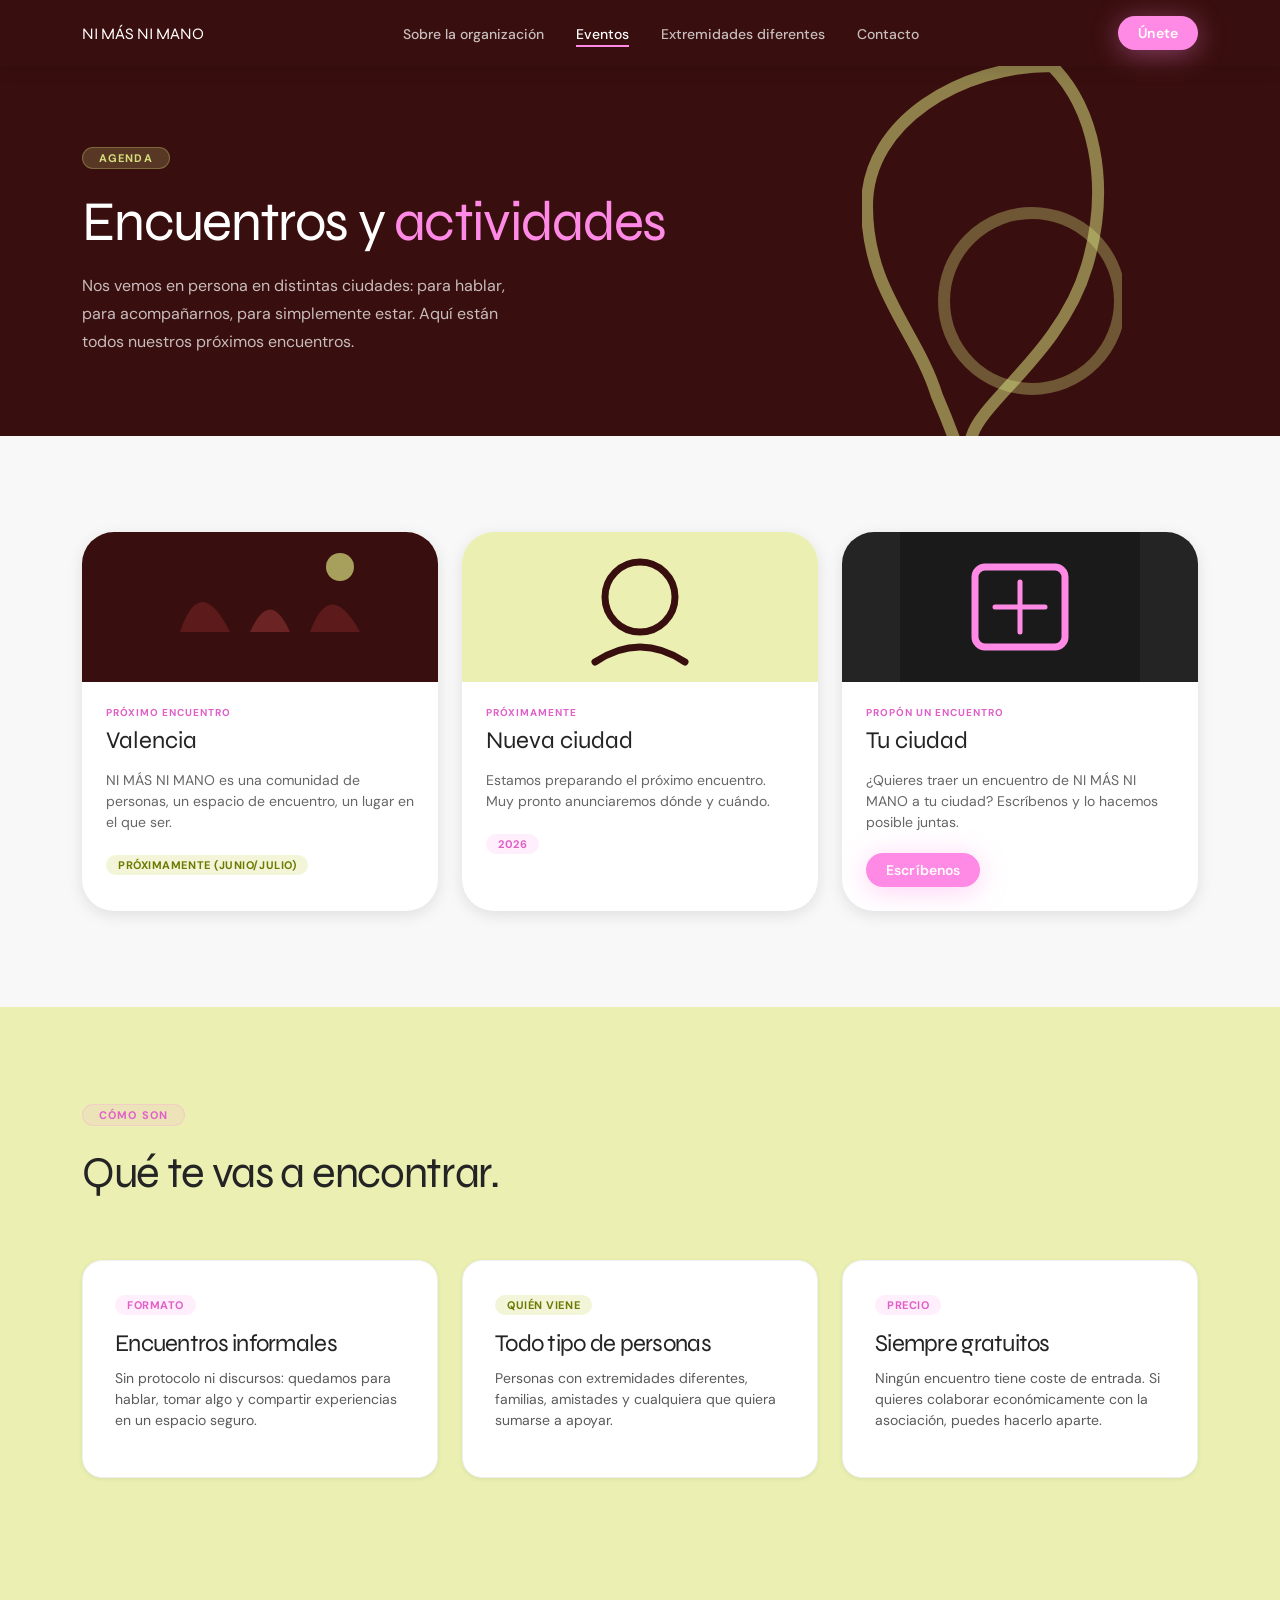
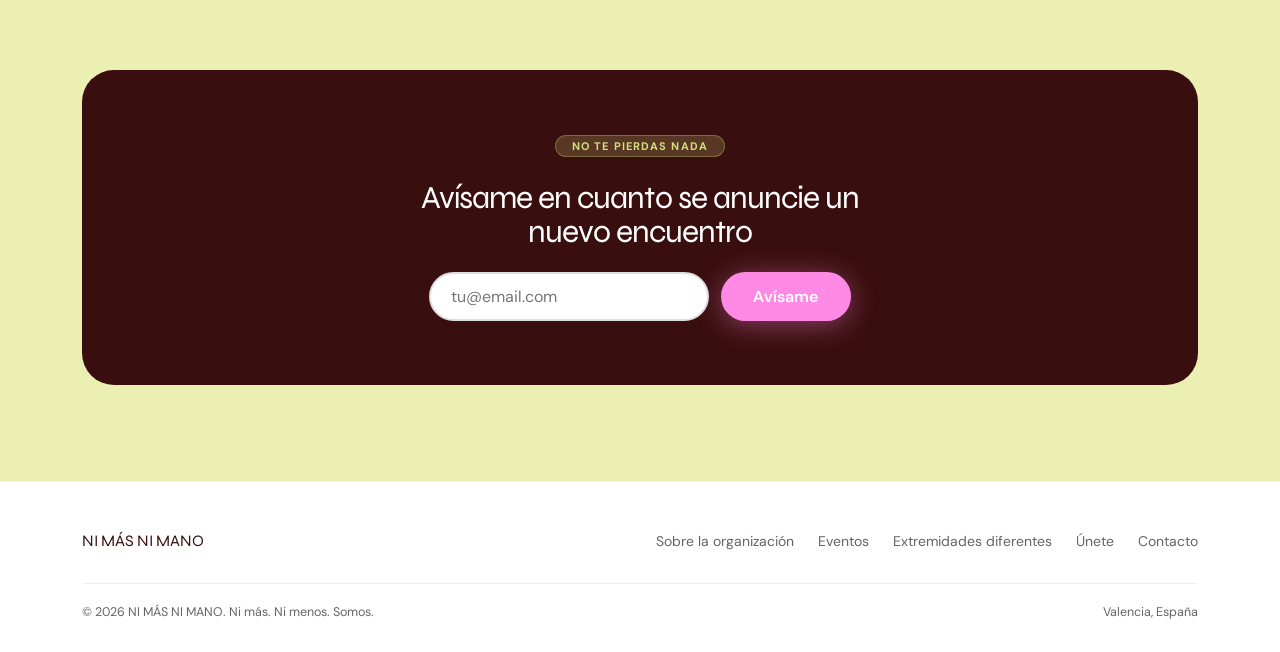
==== commit fca5196d: "Ajustes de copy en hero, eventos y prensa - Reordena el texto de apoyo del hero y mueve "No somos me" ====
--- a/eventos.html
+++ b/eventos.html
@@ -356,11 +356,11 @@
 <!-- ================= LISTADO EVENTOS ================= -->
 <section class="eventos" data-reveal>
   <div class="wrap">
-    <div class="section-head">
+    <!-- <div class="section-head">
       <span class="eyebrow">Próximos encuentros</span>
       <h2>Dónde nos vemos</h2>
       <p>Todos los encuentros son gratuitos y abiertos a personas con extremidades diferentes, familiares y quien quiera sumarse a apoyar.</p>
-    </div>
+    </div> -->
     <div class="grid g3">
       <div class="event-card">
         <div class="event-card-img" style="background:var(--color-granate);">
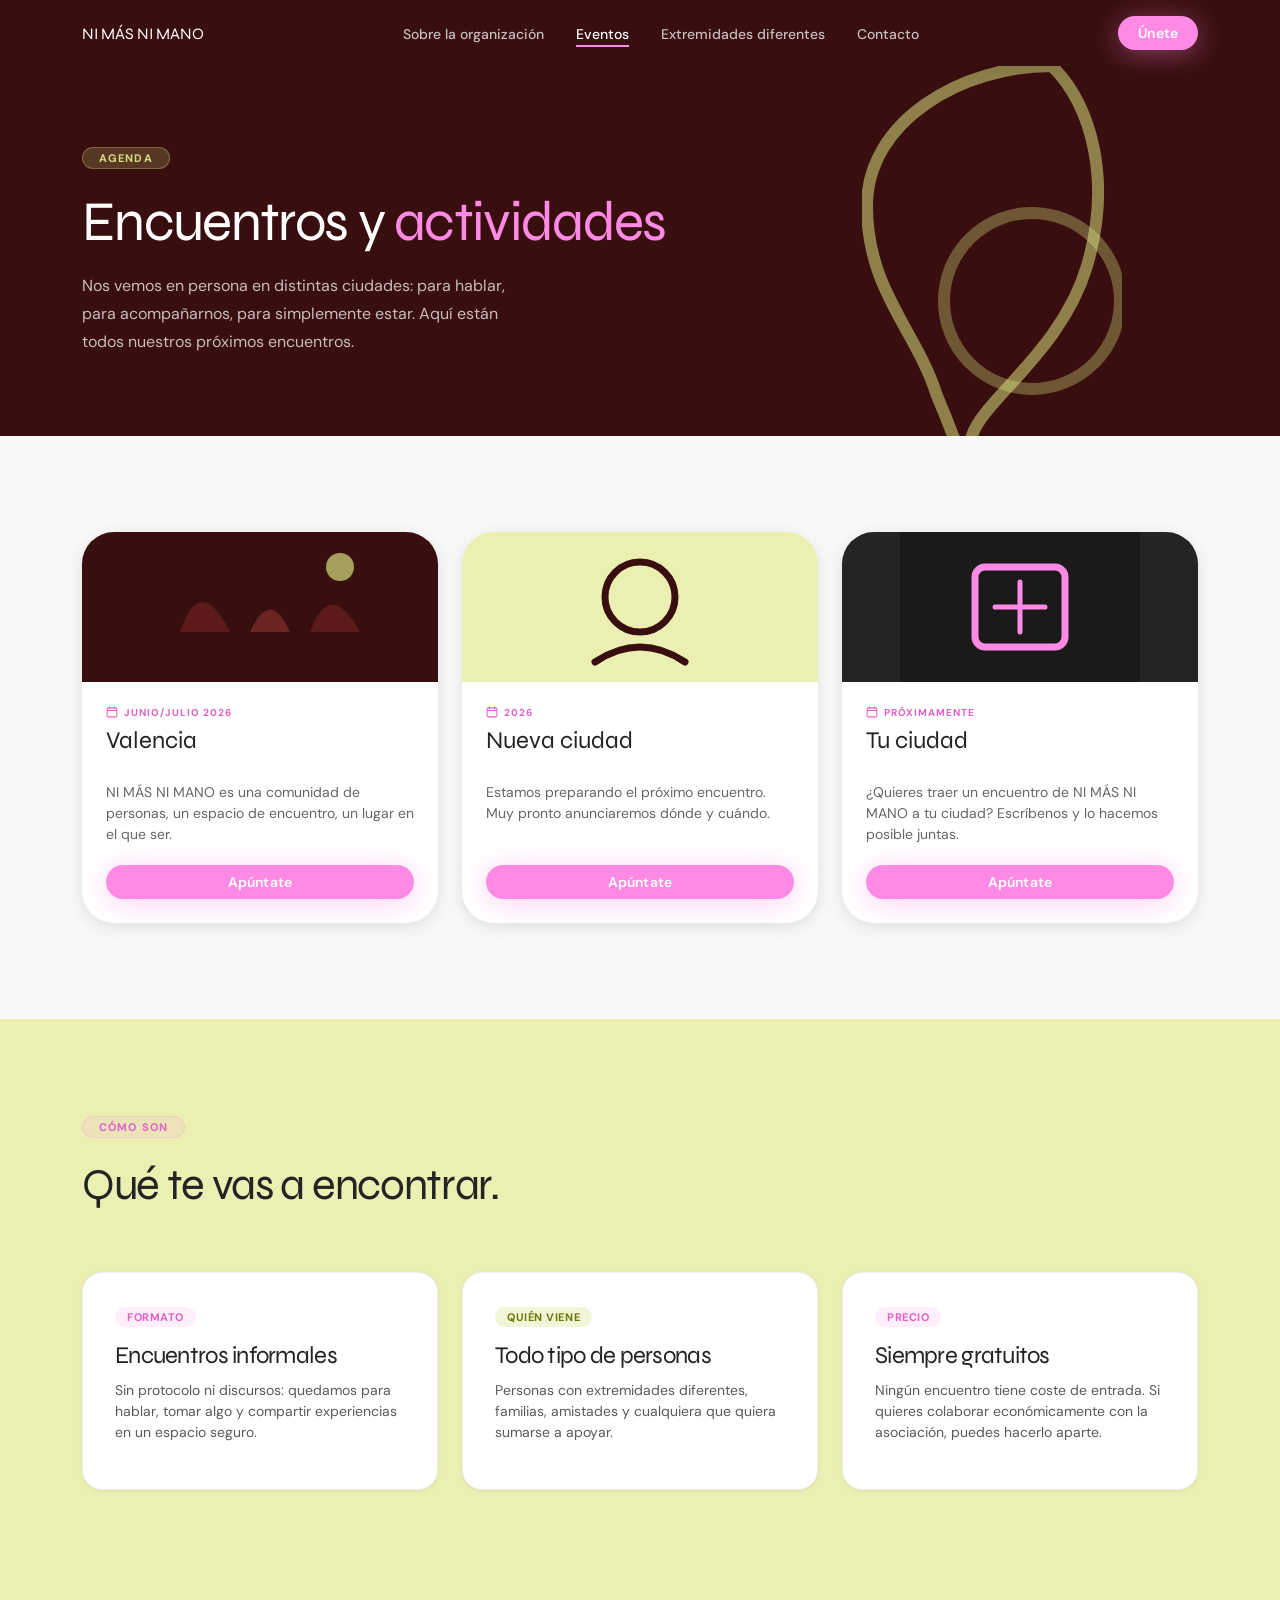
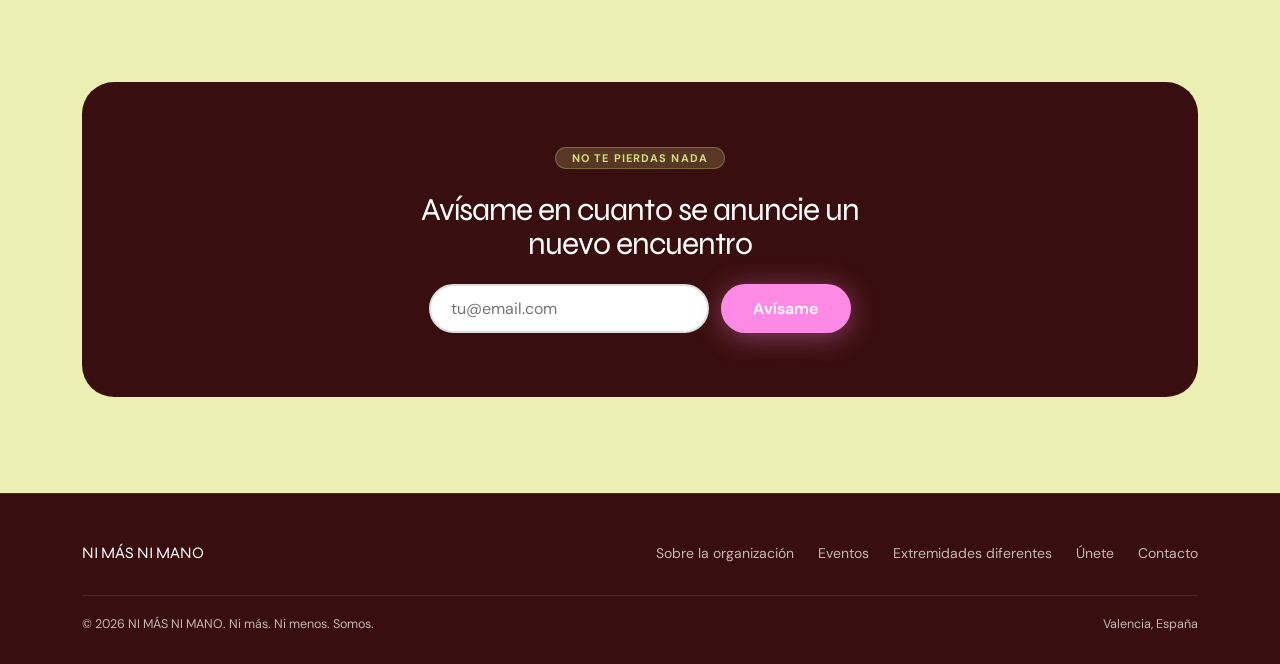
==== commit f706ff5b: "Actualizar hero, eventos, footer y añadir fotos de testimonios Sustituye el gráfico del hero por uno" ====
--- a/eventos.html
+++ b/eventos.html
@@ -234,9 +234,11 @@
   .event-card:hover{ transform:translateY(-5px); box-shadow:var(--shadow-lg); }
   .event-card-img{ height:150px; display:flex; align-items:center; justify-content:center; overflow:hidden; }
   .event-card-body{ padding:var(--sp-6); }
-  .event-card-tag{ font-size:10px; font-weight:var(--weight-bold); letter-spacing:var(--ls-wider); text-transform:uppercase; color:var(--color-rosa-dark); margin-bottom:var(--sp-2); }
+  .event-card-body{ display:flex; flex-direction:column; flex:1; }
+  .event-card-date{ display:inline-flex; align-items:center; gap:6px; font-size:10px; font-weight:var(--weight-bold); letter-spacing:var(--ls-wider); text-transform:uppercase; color:var(--color-rosa-dark); margin-bottom:var(--sp-2); }
+  .event-card-date svg{ width:12px; height:12px; flex-shrink:0; }
   .event-card-title{ font-family:var(--font-display); font-size:var(--size-xl); line-height:var(--lh-snug); margin-bottom:var(--sp-3); }
-  .event-card-desc{ font-size:var(--size-sm); color:#666; line-height:var(--lh-normal); margin-bottom:var(--sp-5); }
+  .event-card-desc{ font-size:var(--size-sm); color:#666; line-height:var(--lh-normal); margin-bottom:var(--sp-5); flex:1; }
 
   /* ---------- unete ---------- */
   .unete-wrap{ background:var(--color-verde-light); }
@@ -295,10 +297,10 @@
   }
   .mini-form textarea:focus{ border-color:var(--color-rosa); }
 
-  footer{ background:#fff; color:rgba(36,36,36,.7); padding:var(--sp-12) 0 var(--sp-8); border-top:1px solid var(--color-gris-100); }
-  .footer-top{ display:flex; justify-content:space-between; flex-wrap:wrap; gap:var(--sp-6); padding-bottom:var(--sp-8); border-bottom:1px solid var(--color-gris-100); }
+  footer{ background:var(--color-granate); color:rgba(255,255,255,.7); padding:var(--sp-12) 0 var(--sp-8); border-top:1px solid rgba(255,255,255,.1); }
+  .footer-top{ display:flex; justify-content:space-between; flex-wrap:wrap; gap:var(--sp-6); padding-bottom:var(--sp-8); border-bottom:1px solid rgba(255,255,255,.1); }
   .footer-links{ display:flex; gap:var(--sp-6); flex-wrap:wrap; list-style:none; padding:0; margin:0; }
-  .footer-links a{ color:var(--color-negro); opacity:.7; font-size:var(--size-sm); }
+  .footer-links a{ color:#fff; opacity:.7; font-size:var(--size-sm); }
   .footer-bottom{ display:flex; justify-content:space-between; padding-top:var(--sp-5); font-size:12.5px; flex-wrap:wrap; gap:var(--sp-2); }
 
   [data-reveal]{ opacity:0; transform:translateY(18px); transition:opacity .6s ease, transform .6s ease; }
@@ -373,10 +375,13 @@
           </svg>
         </div>
         <div class="event-card-body">
-          <div class="event-card-tag">Próximo encuentro</div>
+          <div class="event-card-date">
+            <svg viewBox="0 0 16 16" fill="none" aria-hidden="true"><rect x="1.5" y="2.5" width="13" height="12" rx="2" stroke="currentColor" stroke-width="1.4"/><line x1="1.5" y1="6" x2="14.5" y2="6" stroke="currentColor" stroke-width="1.4"/><line x1="4.5" y1="1" x2="4.5" y2="3.5" stroke="currentColor" stroke-width="1.4" stroke-linecap="round"/><line x1="11.5" y1="1" x2="11.5" y2="3.5" stroke="currentColor" stroke-width="1.4" stroke-linecap="round"/></svg>
+            Junio/julio 2026
+          </div>
           <div class="event-card-title">Valencia</div>
           <p class="event-card-desc">NI MÁS NI MANO es una comunidad de personas, un espacio de encuentro, un lugar en el que ser.</p>
-          <span class="badge badge-verde">Próximamente (junio/julio)</span>
+          <a href="index.html#unete" class="btn btn-rosa btn-sm">Apúntate</a>
         </div>
       </div>
       <div class="event-card">
@@ -388,10 +393,13 @@
           </svg>
         </div>
         <div class="event-card-body">
-          <div class="event-card-tag">Próximamente</div>
+          <div class="event-card-date">
+            <svg viewBox="0 0 16 16" fill="none" aria-hidden="true"><rect x="1.5" y="2.5" width="13" height="12" rx="2" stroke="currentColor" stroke-width="1.4"/><line x1="1.5" y1="6" x2="14.5" y2="6" stroke="currentColor" stroke-width="1.4"/><line x1="4.5" y1="1" x2="4.5" y2="3.5" stroke="currentColor" stroke-width="1.4" stroke-linecap="round"/><line x1="11.5" y1="1" x2="11.5" y2="3.5" stroke="currentColor" stroke-width="1.4" stroke-linecap="round"/></svg>
+            2026
+          </div>
           <div class="event-card-title">Nueva ciudad</div>
           <p class="event-card-desc">Estamos preparando el próximo encuentro. Muy pronto anunciaremos dónde y cuándo.</p>
-          <span class="badge badge-rosa">2026</span>
+          <a href="index.html#unete" class="btn btn-rosa btn-sm">Apúntate</a>
         </div>
       </div>
       <div class="event-card">
@@ -404,10 +412,13 @@
           </svg>
         </div>
         <div class="event-card-body">
-          <div class="event-card-tag">Propón un encuentro</div>
+          <div class="event-card-date">
+            <svg viewBox="0 0 16 16" fill="none" aria-hidden="true"><rect x="1.5" y="2.5" width="13" height="12" rx="2" stroke="currentColor" stroke-width="1.4"/><line x1="1.5" y1="6" x2="14.5" y2="6" stroke="currentColor" stroke-width="1.4"/><line x1="4.5" y1="1" x2="4.5" y2="3.5" stroke="currentColor" stroke-width="1.4" stroke-linecap="round"/><line x1="11.5" y1="1" x2="11.5" y2="3.5" stroke="currentColor" stroke-width="1.4" stroke-linecap="round"/></svg>
+            Próximamente
+          </div>
           <div class="event-card-title">Tu ciudad</div>
           <p class="event-card-desc">¿Quieres traer un encuentro de NI MÁS NI MANO a tu ciudad? Escríbenos y lo hacemos posible juntas.</p>
-          <a href="index.html#contacto" class="btn btn-rosa btn-sm">Escríbenos</a>
+          <a href="index.html#unete" class="btn btn-rosa btn-sm">Apúntate</a>
         </div>
       </div>
     </div>
@@ -458,7 +469,7 @@
 <footer>
   <div class="wrap">
     <div class="footer-top">
-<a href="index.html#inicio" class="navbar-logo" style="color:var(--color-granate);">NI MÁS NI MANO</a>
+<a href="index.html#inicio" class="navbar-logo" style="color:#fff;">NI MÁS NI MANO</a>
       <ul class="footer-links">
         <li><a href="sobre-la-organizacion.html">Sobre la organización</a></li>
         <li><a href="eventos.html">Eventos</a></li>
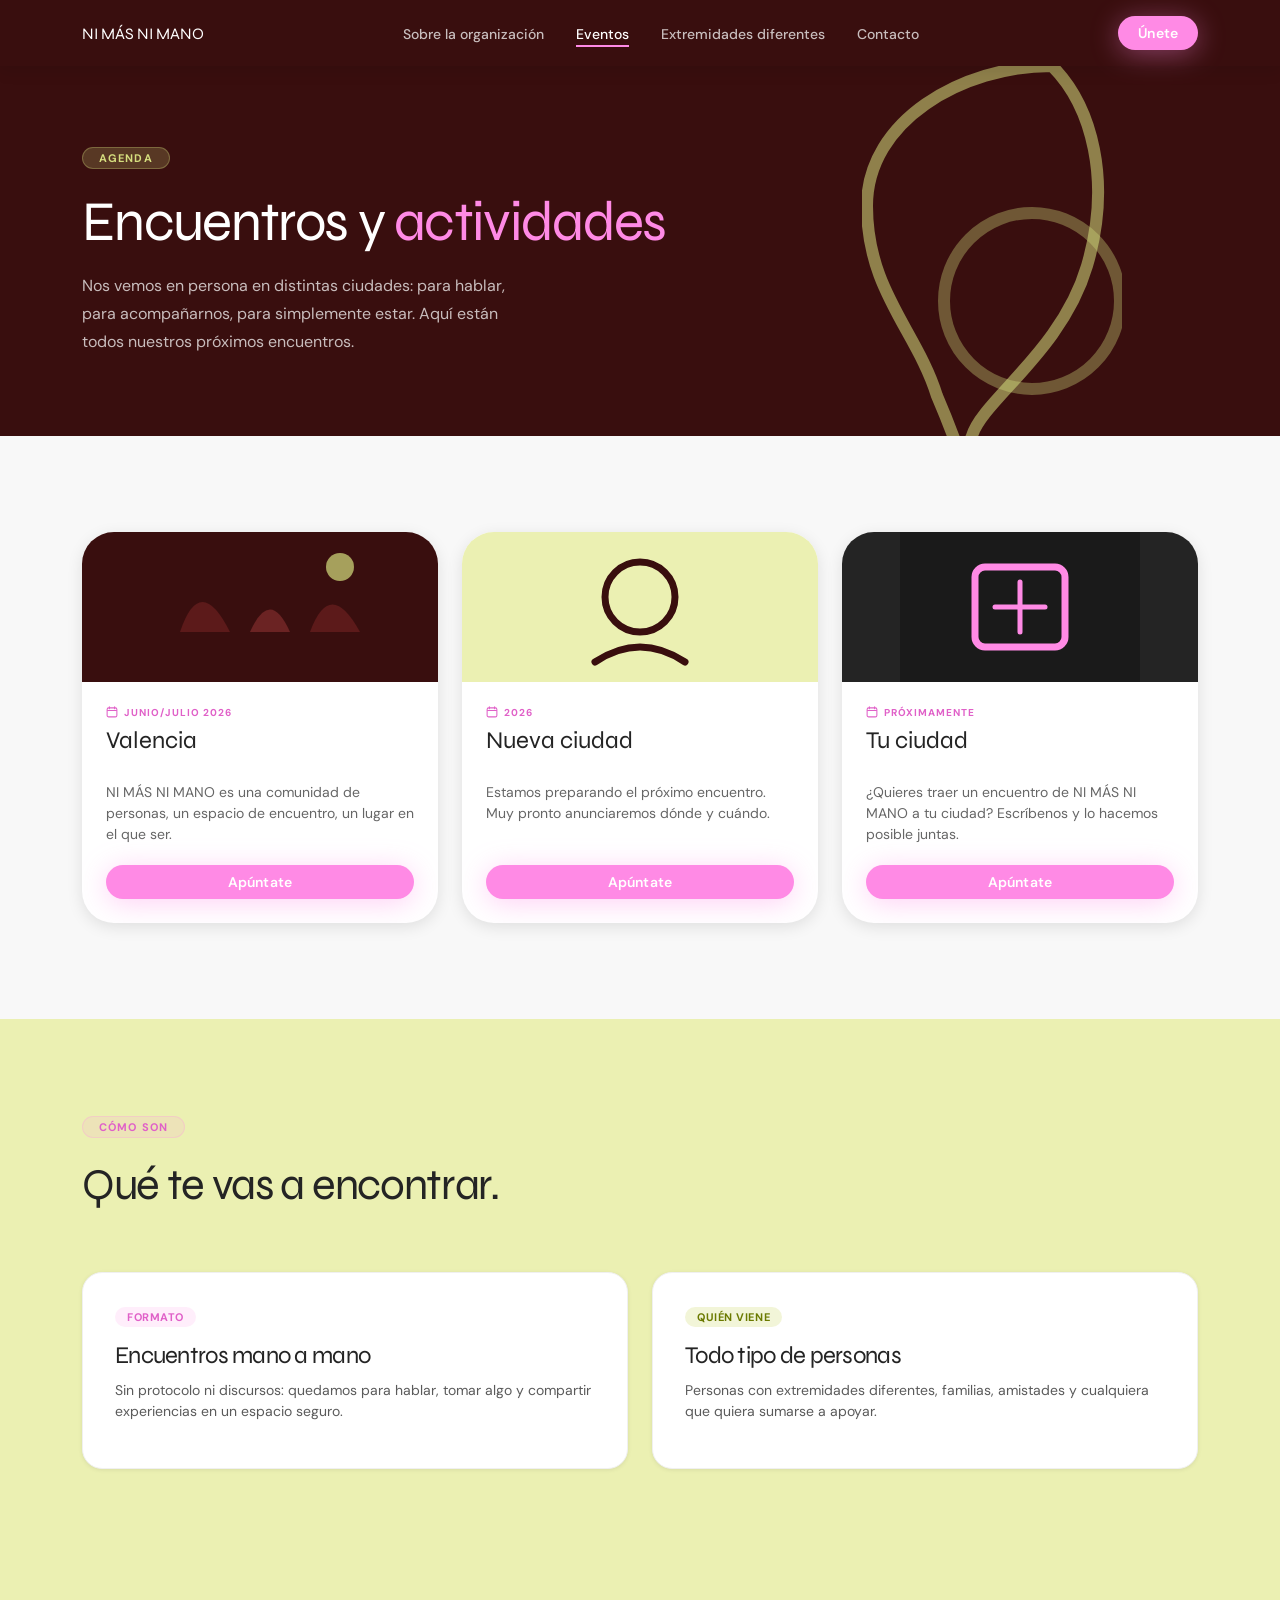
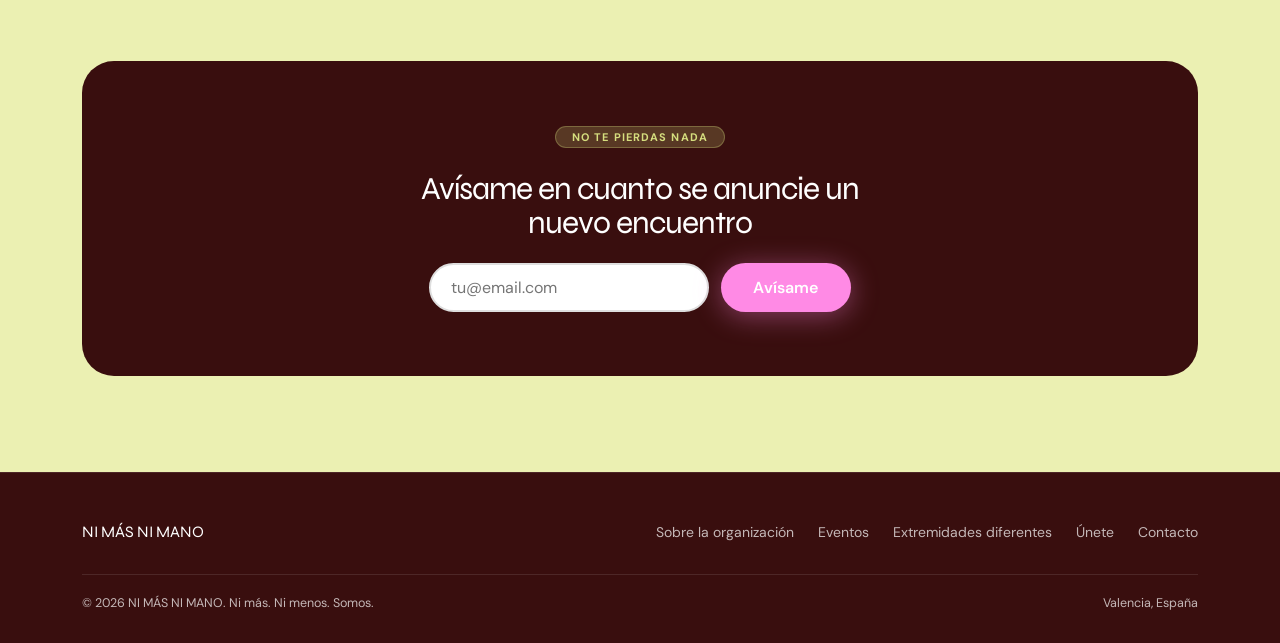
==== commit a7565918: "Renombrar tarjeta de eventos y quitar la de precio "Encuentros informales" pasa a "Encuentros mano a" ====
--- a/eventos.html
+++ b/eventos.html
@@ -432,21 +432,16 @@
       <span class="eyebrow">Cómo son</span>
       <h2 style="font-size:clamp(26px,4vw,var(--size-3xl));">Qué te vas a encontrar.</h2>
     </div>
-    <div class="grid g3">
+    <div class="grid g2">
       <div class="card">
         <span class="badge badge-rosa">Formato</span>
-        <h3 style="font-size:var(--size-xl); margin-top:var(--sp-4);">Encuentros informales</h3>
+        <h3 style="font-size:var(--size-xl); margin-top:var(--sp-4);">Encuentros mano a mano</h3>
         <p style="opacity:.75; font-size:var(--size-sm); margin-top:var(--sp-3);">Sin protocolo ni discursos: quedamos para hablar, tomar algo y compartir experiencias en un espacio seguro.</p>
       </div>
       <div class="card">
         <span class="badge badge-verde">Quién viene</span>
         <h3 style="font-size:var(--size-xl); margin-top:var(--sp-4);">Todo tipo de personas</h3>
         <p style="opacity:.75; font-size:var(--size-sm); margin-top:var(--sp-3);">Personas con extremidades diferentes, familias, amistades y cualquiera que quiera sumarse a apoyar.</p>
-      </div>
-      <div class="card">
-        <span class="badge badge-rosa">Precio</span>
-        <h3 style="font-size:var(--size-xl); margin-top:var(--sp-4);">Siempre gratuitos</h3>
-        <p style="opacity:.75; font-size:var(--size-sm); margin-top:var(--sp-3);">Ningún encuentro tiene coste de entrada. Si quieres colaborar económicamente con la asociación, puedes hacerlo aparte.</p>
       </div>
     </div>
   </div>
